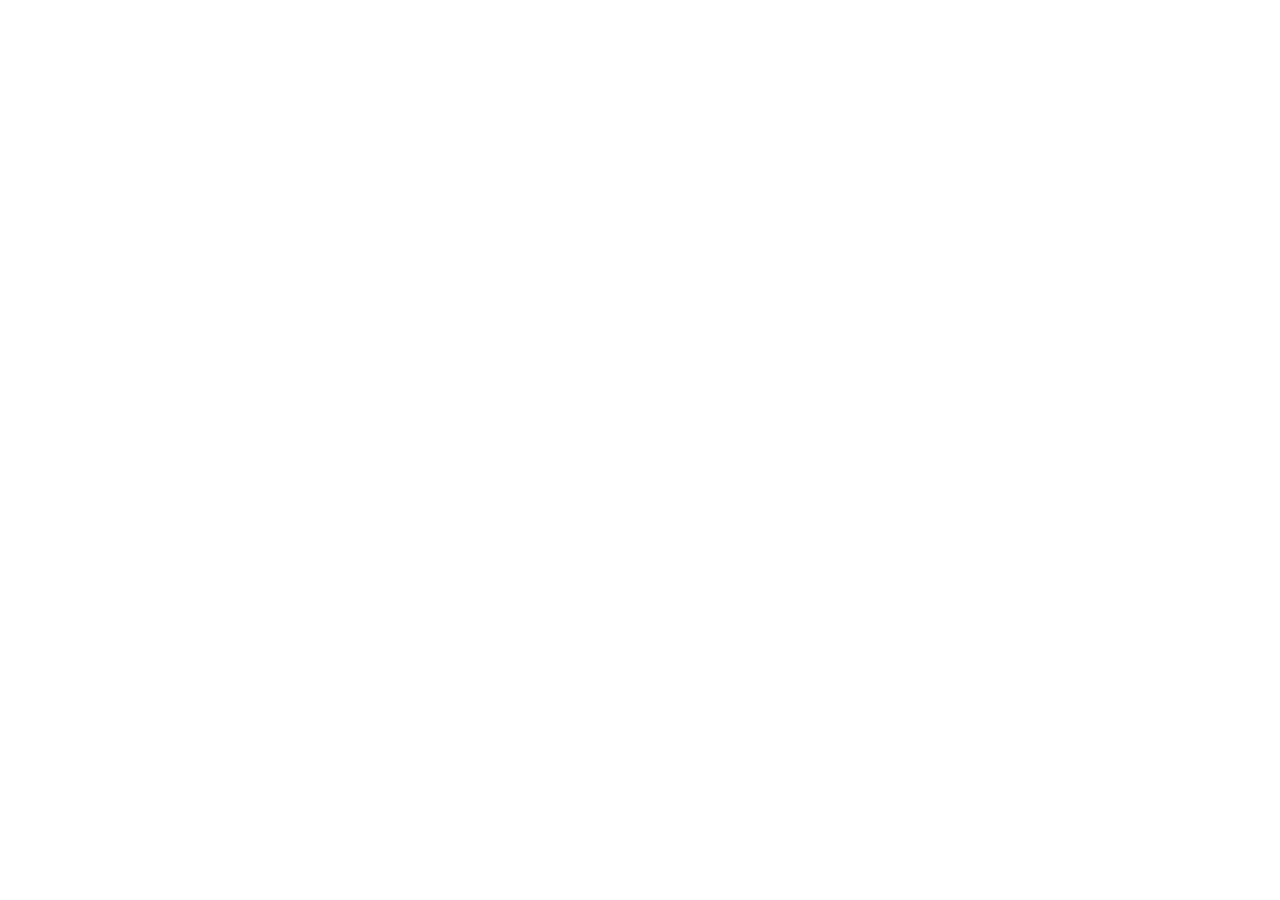
==== Projeto_Fictech/Index.html @ 61394916 "Add files via upload" ====
<!DOCTYPE html>
<html lang="pt-br">
<head>
    <meta charset="UTF-8">
    <meta http-equiv="X-UA-Compatible" content="IE=edge">
    <meta name="viewport" content="width=device-width, initial-scale=1.0">
    <title>Início</title>
    <link rel="stylesheet" href="estilos/inicio.css">
</head>
<body>
    
</body>
</html>
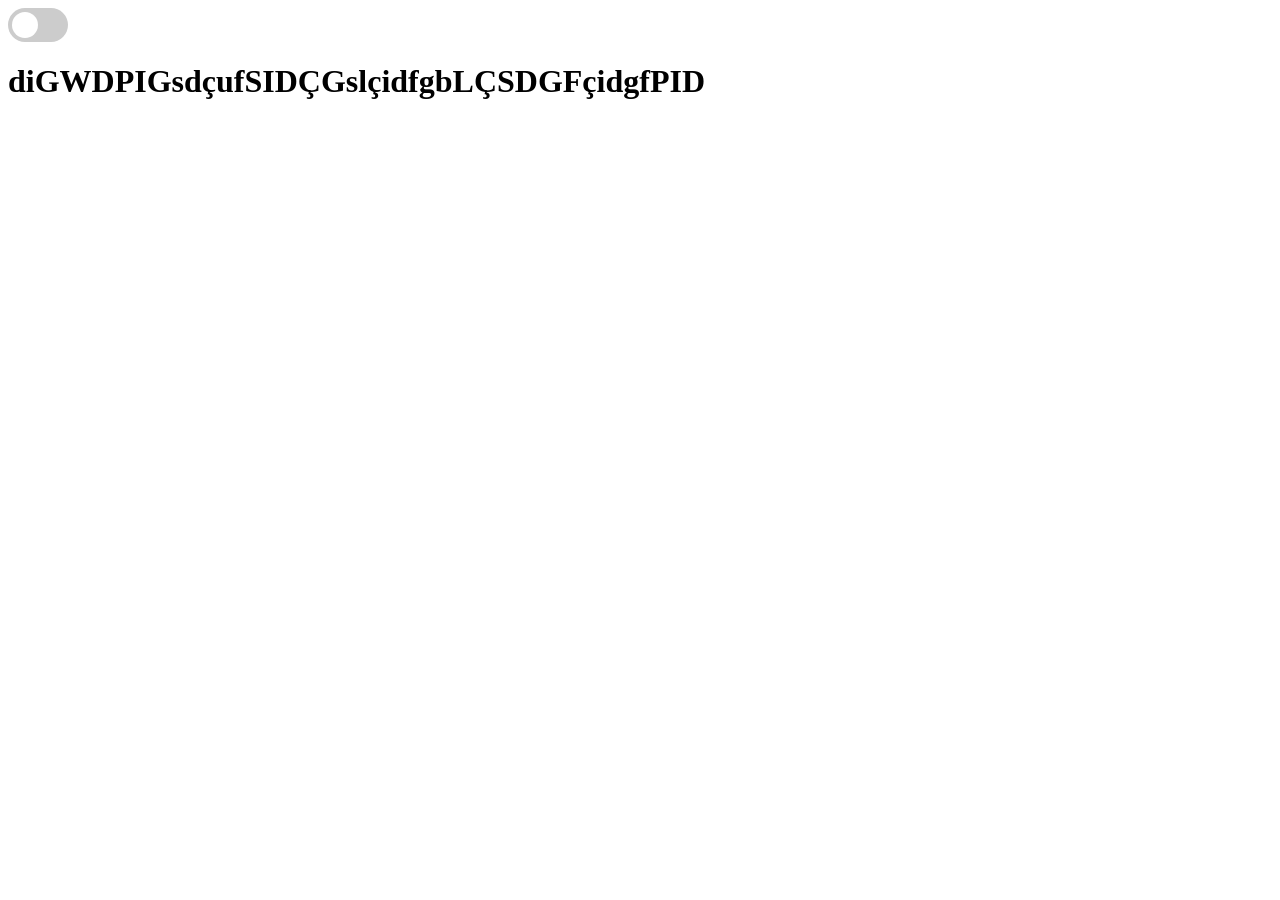
==== commit 5b925c6f: "Funções JS" ====
--- a/Projeto_Fictech/Index.html
+++ b/Projeto_Fictech/Index.html
@@ -6,8 +6,17 @@
     <meta name="viewport" content="width=device-width, initial-scale=1.0">
     <title>Início</title>
     <link rel="stylesheet" href="estilos/inicio.css">
+    <script defer src="scripts/script.js"></script>
+    <script src="scripts/jquery-4.0.0.min.js"></script>
+    <link rel="stylesheet" href="estilos/geral.css">
 </head>
 <body>
+    <label class="switch">
+        <input type="checkbox" id="tema">
+        <span class="slider round"></span>
+    </label>
+
+    <h1>diGWDPIGsdçufSIDÇGslçidfgbLÇSDGFçidgfPID</h1>
     
 </body>
 </html>
--- a/Projeto_Fictech/estilos/geral.css
+++ b/Projeto_Fictech/estilos/geral.css
@@ -0,0 +1,61 @@
+.switch {
+    position: relative;
+    display: inline-block;
+    width: 60px;
+    height: 34px;
+  }
+  
+  /* Hide default HTML checkbox */
+  .switch input {
+    opacity: 0;
+    width: 0;
+    height: 0;
+  }
+  
+  /* The slider */
+  .slider {
+    position: absolute;
+    cursor: pointer;
+    top: 0;
+    left: 0;
+    right: 0;
+    bottom: 0;
+    background-color: #ccc;
+    -webkit-transition: .4s;
+    transition: .4s;
+  }
+  
+  .slider:before {
+    position: absolute;
+    content: "";
+    height: 26px;
+    width: 26px;
+    left: 4px;
+    bottom: 4px;
+    background-color: white;
+    -webkit-transition: .4s;
+    transition: .4s;
+  }
+  
+  input:checked + .slider {
+    background-color: #344dcd;
+  }
+  
+  input:focus + .slider {
+    box-shadow: 0 0 1px #344dcd;
+  }
+  
+  input:checked + .slider:before {
+    -webkit-transform: translateX(26px);
+    -ms-transform: translateX(26px);
+    transform: translateX(26px);
+  }
+  
+  /* Rounded sliders */
+  .slider.round {
+    border-radius: 34px;
+  }
+  
+  .slider.round:before {
+    border-radius: 50%;
+  }
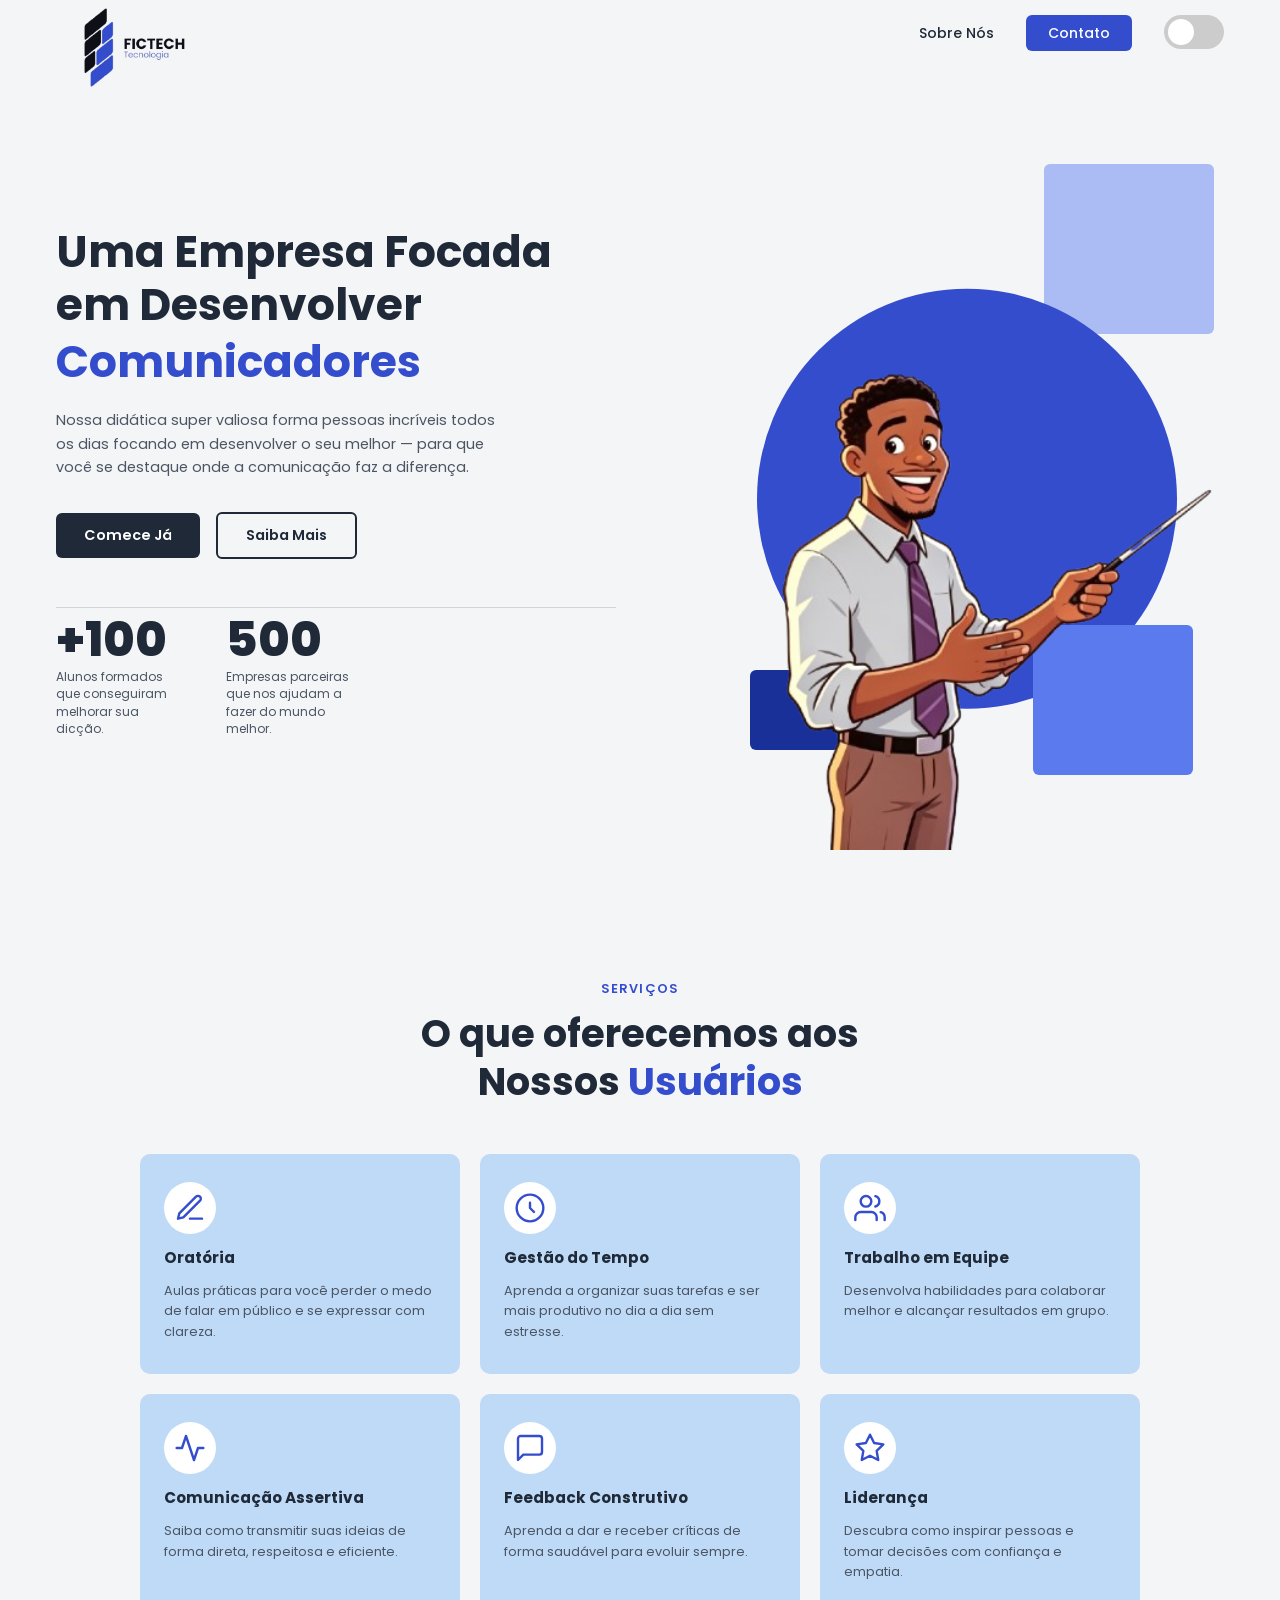
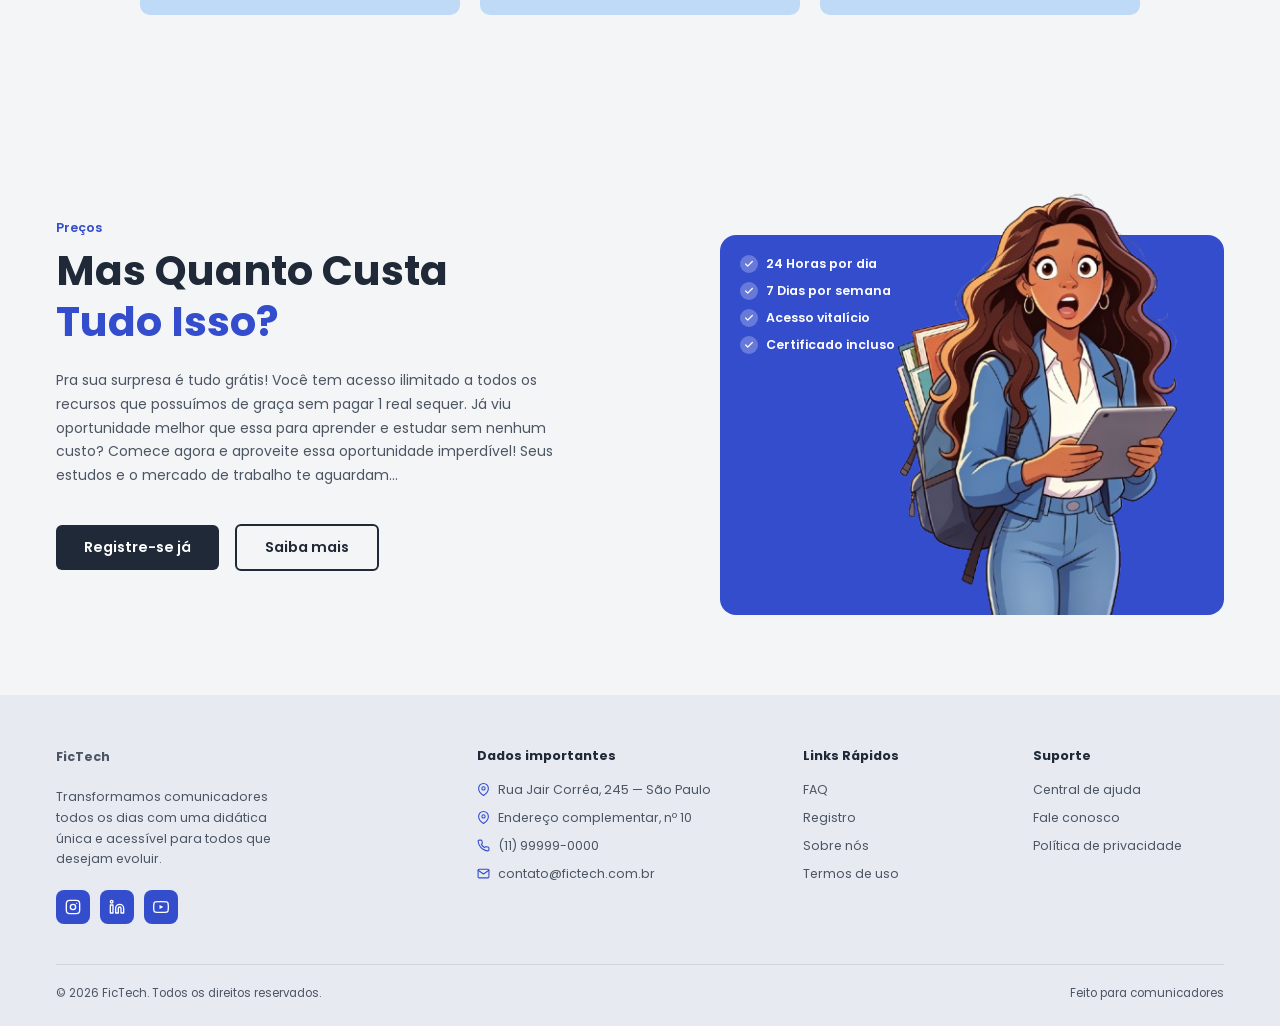
==== commit 12088ebc: "Função de tema" ====
--- a/Projeto_Fictech/Index.html
+++ b/Projeto_Fictech/Index.html
@@ -1,22 +1,290 @@
 <!DOCTYPE html>
-<html lang="pt-br">
+<html lang="pt-BR">
 <head>
-    <meta charset="UTF-8">
-    <meta http-equiv="X-UA-Compatible" content="IE=edge">
-    <meta name="viewport" content="width=device-width, initial-scale=1.0">
-    <title>Início</title>
-    <link rel="stylesheet" href="estilos/inicio.css">
-    <script defer src="scripts/script.js"></script>
-    <script src="scripts/jquery-4.0.0.min.js"></script>
-    <link rel="stylesheet" href="estilos/geral.css">
+  <meta charset="UTF-8" />
+  <meta name="viewport" content="width=device-width, initial-scale=1.0" />
+  <title>FicTech — Comunicadores</title>
+  <link rel="preconnect" href="https://fonts.googleapis.com" />
+  <link rel="stylesheet" href="estilos/fictech.css">
+  <link rel="stylesheet" href="estilos/geral.css">
+  <script src="scripts/script.js" defer ></script>
+  <link rel="preconnect" href="https://fonts.gstatic.com" crossorigin />
+  <link href="https://fonts.googleapis.com/css2?family=Poppins:ital,wght@0,100;0,200;0,300;0,400;0,500;0,600;0,700;0,800;0,900;1,100;1,200;1,300;1,400;1,500;1,600;1,700;1,800;1,900&display=swap" rel="stylesheet" />
 </head>
 <body>
-    <label class="switch">
+
+  <!-- menu -->
+  <nav class="navegacao">
+    <div class="logo"><img src="imagens/logo.png" alt="Logo FicTech"></div>
+
+    <ul class="links-menu">
+      <li><a href="sobreNos.html">Sobre Nós</a></li>
+      <li><a href="contato.html" class="btn-contato">Contato</a></li>
+      <label class="switch">
         <input type="checkbox" id="tema">
         <span class="slider round"></span>
     </label>
-
-    <h1>diGWDPIGsdçufSIDÇGslçidfgbLÇSDGFçidgfPID</h1>
+    </ul>
     
+    
+  </nav>
+
+  <!-- banner principal -->
+  <section class="banner-principal">
+
+    <div class="conteudo-banner">
+      <h1 class="titulo-banner">Uma Empresa Focada<br>em Desenvolver</h1>
+      <h1 class="titulo-destaque">Comunicadores</h1>
+
+      <p>
+        Nossa didática super valiosa forma pessoas incríveis todos os dias
+        focando em desenvolver o seu melhor — para que você se destaque onde
+        a comunicação faz a diferença.
+      </p>
+
+      <div class="botoes-acao">
+        <button class="btn-principal">Comece Já</button>
+        <button class="btn-secundario">Saiba Mais</button>
+      </div>
+
+      <div class="estatisticas">
+        <div class="item-estat">
+          <span class="numero">+100</span>
+          <span class="legenda">Alunos formados que conseguiram melhorar sua dicção.</span>
+        </div>
+        <div class="item-estat">
+          <span class="numero">500</span>
+          <span class="legenda">Empresas parceiras que nos ajudam a fazer do mundo melhor.</span>
+        </div>
+      </div>
+    </div>
+
+    <!-- imagem do banner -->
+    <div class="imagem-banner">
+      <div class="circulo"></div>
+      <div class="retangulo-topo"></div>
+      <div class="retangulo-meio"></div>
+      <div class="retangulo-base"></div>
+
+      <img class="personagem" src="imagens/img1.png" alt="Comunicador">
+    </div>
+
+  </section>
+
+  <!-- serviços -->
+  <section class="servicos">
+
+    <div class="cabecalho-servicos">
+      <span class="rotulo">Serviços</span>
+      <h2 class="titulo-servicos">
+        O que oferecemos aos<br>
+        Nossos <span class="destaque">Usuários</span>
+      </h2>
+    </div>
+
+    <div class="grade-servicos">
+
+      <div class="cartao">
+        <div class="icone">
+          <svg width="32" height="32" viewBox="0 0 24 24" fill="none" stroke="currentColor" stroke-width="1.8" stroke-linecap="round" stroke-linejoin="round">
+            <path d="M12 20h9"/>
+            <path d="M16.5 3.5a2.121 2.121 0 0 1 3 3L7 19l-4 1 1-4L16.5 3.5z"/>
+          </svg>
+        </div>
+        <h3 class="titulo-cartao">Oratória</h3>
+        <p class="texto-cartao">Aulas práticas para você perder o medo de falar em público e se expressar com clareza.</p>
+      </div>
+
+      <div class="cartao">
+        <div class="icone">
+          <svg width="32" height="32" viewBox="0 0 24 24" fill="none" stroke="currentColor" stroke-width="1.8" stroke-linecap="round" stroke-linejoin="round">
+            <circle cx="12" cy="12" r="10"/>
+            <path d="M12 8v4l3 3"/>
+          </svg>
+        </div>
+        <h3 class="titulo-cartao">Gestão do Tempo</h3>
+        <p class="texto-cartao">Aprenda a organizar suas tarefas e ser mais produtivo no dia a dia sem estresse.</p>
+      </div>
+
+      <div class="cartao">
+        <div class="icone">
+          <svg width="32" height="32" viewBox="0 0 24 24" fill="none" stroke="currentColor" stroke-width="1.8" stroke-linecap="round" stroke-linejoin="round">
+            <path d="M17 21v-2a4 4 0 0 0-4-4H5a4 4 0 0 0-4 4v2"/>
+            <circle cx="9" cy="7" r="4"/>
+            <path d="M23 21v-2a4 4 0 0 0-3-3.87"/>
+            <path d="M16 3.13a4 4 0 0 1 0 7.75"/>
+          </svg>
+        </div>
+        <h3 class="titulo-cartao">Trabalho em Equipe</h3>
+        <p class="texto-cartao">Desenvolva habilidades para colaborar melhor e alcançar resultados em grupo.</p>
+      </div>
+
+      <div class="cartao">
+        <div class="icone">
+          <svg width="32" height="32" viewBox="0 0 24 24" fill="none" stroke="currentColor" stroke-width="1.8" stroke-linecap="round" stroke-linejoin="round">
+            <polyline points="22 12 18 12 15 21 9 3 6 12 2 12"/>
+          </svg>
+        </div>
+        <h3 class="titulo-cartao">Comunicação Assertiva</h3>
+        <p class="texto-cartao">Saiba como transmitir suas ideias de forma direta, respeitosa e eficiente.</p>
+      </div>
+
+      <div class="cartao">
+        <div class="icone">
+          <svg width="32" height="32" viewBox="0 0 24 24" fill="none" stroke="currentColor" stroke-width="1.8" stroke-linecap="round" stroke-linejoin="round">
+            <path d="M21 15a2 2 0 0 1-2 2H7l-4 4V5a2 2 0 0 1 2-2h14a2 2 0 0 1 2 2z"/>
+          </svg>
+        </div>
+        <h3 class="titulo-cartao">Feedback Construtivo</h3>
+        <p class="texto-cartao">Aprenda a dar e receber críticas de forma saudável para evoluir sempre.</p>
+      </div>
+
+      <div class="cartao">
+        <div class="icone">
+          <svg width="32" height="32" viewBox="0 0 24 24" fill="none" stroke="currentColor" stroke-width="1.8" stroke-linecap="round" stroke-linejoin="round">
+            <polygon points="12 2 15.09 8.26 22 9.27 17 14.14 18.18 21.02 12 17.77 5.82 21.02 7 14.14 2 9.27 8.91 8.26 12 2"/>
+          </svg>
+        </div>
+        <h3 class="titulo-cartao">Liderança</h3>
+        <p class="texto-cartao">Descubra como inspirar pessoas e tomar decisões com confiança e empatia.</p>
+      </div>
+
+    </div>
+  </section>
+
+  <!-- preços -->
+  <section class="precos">
+
+    <div class="conteudo-precos">
+      <span class="rotulo-precos">Preços</span>
+      <h2 class="titulo-precos">Mas Quanto Custa</h2>
+      <h2 class="titulo-destaque-precos">Tudo Isso?</h2>
+      <p class="texto-precos">
+        Pra sua surpresa é tudo grátis! Você tem acesso ilimitado a todos os recursos
+        que possuímos de graça sem pagar 1 real sequer. Já viu oportunidade melhor
+        que essa para aprender e estudar sem nenhum custo? Comece agora e aproveite
+        essa oportunidade imperdível! Seus estudos e o mercado de trabalho te aguardam...
+      </p>
+      <div class="botoes-precos">
+        <button class="btn-principal">Registre-se já</button>
+        <button class="btn-secundario">Saiba mais</button>
+      </div>
+    </div>
+
+    <div class="card-precos">
+      <div class="bonus">
+
+        
+
+        <ul class="lista-bonus">
+          <li>
+            <span class="check">
+              <svg width="10" height="10" viewBox="0 0 24 24" fill="none" stroke="#fff" stroke-width="3" stroke-linecap="round" stroke-linejoin="round"><polyline points="20 6 9 17 4 12"/></svg>
+            </span>
+            24 Horas por dia
+          </li>
+          <li>
+            <span class="check">
+              <svg width="10" height="10" viewBox="0 0 24 24" fill="none" stroke="#fff" stroke-width="3" stroke-linecap="round" stroke-linejoin="round"><polyline points="20 6 9 17 4 12"/></svg>
+            </span>
+            7 Dias por semana
+          </li>
+          <li>
+            <span class="check">
+              <svg width="10" height="10" viewBox="0 0 24 24" fill="none" stroke="#fff" stroke-width="3" stroke-linecap="round" stroke-linejoin="round"><polyline points="20 6 9 17 4 12"/></svg>
+            </span>
+            Acesso vitalício
+          </li>
+          <li>
+            <span class="check">
+              <svg width="10" height="10" viewBox="0 0 24 24" fill="none" stroke="#fff" stroke-width="3" stroke-linecap="round" stroke-linejoin="round"><polyline points="20 6 9 17 4 12"/></svg>
+            </span>
+            Certificado incluso
+          </li>
+        </ul>
+
+      </div>
+
+      <img class="personagem-precos" src="imagens/img2.png" alt="Personagem" />
+
+    </div>
+
+  </section>
+
+  <!-- rodapé -->
+  <footer class="rodape">
+    <div class="grade-rodape">
+
+      <div class="marca">
+        <p class="titulo-coluna">FicTech</p>
+        <p>Transformamos comunicadores todos os dias com uma didática única e acessível para todos que desejam evoluir.</p>
+        <div class="redes">
+          <a href="#" class="icone-rede" aria-label="Instagram">
+            <svg width="16" height="16" viewBox="0 0 24 24" fill="none" stroke="currentColor" stroke-width="2" stroke-linecap="round" stroke-linejoin="round">
+              <rect x="2" y="2" width="20" height="20" rx="5"/><circle cx="12" cy="12" r="4"/><circle cx="17.5" cy="6.5" r="1" fill="currentColor" stroke="none"/>
+            </svg>
+          </a>
+          <a href="#" class="icone-rede" aria-label="LinkedIn">
+            <svg width="16" height="16" viewBox="0 0 24 24" fill="none" stroke="currentColor" stroke-width="2" stroke-linecap="round" stroke-linejoin="round">
+              <path d="M16 8a6 6 0 0 1 6 6v7h-4v-7a2 2 0 0 0-2-2 2 2 0 0 0-2 2v7h-4v-7a6 6 0 0 1 6-6z"/><rect x="2" y="9" width="4" height="12"/><circle cx="4" cy="4" r="2"/>
+            </svg>
+          </a>
+          <a href="#" class="icone-rede" aria-label="YouTube">
+            <svg width="16" height="16" viewBox="0 0 24 24" fill="none" stroke="currentColor" stroke-width="2" stroke-linecap="round" stroke-linejoin="round">
+              <path d="M22.54 6.42a2.78 2.78 0 0 0-1.95-1.96C18.88 4 12 4 12 4s-6.88 0-8.59.46A2.78 2.78 0 0 0 1.46 6.42 29 29 0 0 0 1 12a29 29 0 0 0 .46 5.58 2.78 2.78 0 0 0 1.95 1.96C5.12 20 12 20 12 20s6.88 0 8.59-.46a2.78 2.78 0 0 0 1.95-1.96A29 29 0 0 0 23 12a29 29 0 0 0-.46-5.58z"/><polygon points="9.75 15.02 15.5 12 9.75 8.98 9.75 15.02" fill="currentColor" stroke="none"/>
+            </svg>
+          </a>
+        </div>
+      </div>
+
+      <div>
+        <p class="titulo-coluna">Dados importantes</p>
+        <ul class="lista-rodape">
+          <li>
+            <svg width="13" height="13" viewBox="0 0 24 24" fill="none" stroke="currentColor" stroke-width="2" stroke-linecap="round" stroke-linejoin="round"><path d="M21 10c0 7-9 13-9 13S3 17 3 10a9 9 0 0 1 18 0z"/><circle cx="12" cy="10" r="3"/></svg>
+            Rua Jair Corrêa, 245 — São Paulo
+          </li>
+          <li>
+            <svg width="13" height="13" viewBox="0 0 24 24" fill="none" stroke="currentColor" stroke-width="2" stroke-linecap="round" stroke-linejoin="round"><path d="M21 10c0 7-9 13-9 13S3 17 3 10a9 9 0 0 1 18 0z"/><circle cx="12" cy="10" r="3"/></svg>
+            Endereço complementar, nº 10
+          </li>
+          <li>
+            <svg width="13" height="13" viewBox="0 0 24 24" fill="none" stroke="currentColor" stroke-width="2" stroke-linecap="round" stroke-linejoin="round"><path d="M22 16.92v3a2 2 0 0 1-2.18 2 19.79 19.79 0 0 1-8.63-3.07 19.5 19.5 0 0 1-6-6 19.79 19.79 0 0 1-3.07-8.67A2 2 0 0 1 4.11 2h3a2 2 0 0 1 2 1.72c.127.96.361 1.903.7 2.81a2 2 0 0 1-.45 2.11L8.09 9.91a16 16 0 0 0 6 6l1.27-1.27a2 2 0 0 1 2.11-.45c.907.339 1.85.573 2.81.7A2 2 0 0 1 22 16.92z"/></svg>
+            (11) 99999-0000
+          </li>
+          <li>
+            <svg width="13" height="13" viewBox="0 0 24 24" fill="none" stroke="currentColor" stroke-width="2" stroke-linecap="round" stroke-linejoin="round"><path d="M4 4h16c1.1 0 2 .9 2 2v12c0 1.1-.9 2-2 2H4c-1.1 0-2-.9-2-2V6c0-1.1.9-2 2-2z"/><polyline points="22,6 12,13 2,6"/></svg>
+            contato@fictech.com.br
+          </li>
+        </ul>
+      </div>
+
+      <div>
+        <p class="titulo-coluna">Links Rápidos</p>
+        <ul class="lista-rodape">
+          <li><a href="#">FAQ</a></li>
+          <li><a href="#">Registro</a></li>
+          <li><a href="#">Sobre nós</a></li>
+          <li><a href="#">Termos de uso</a></li>
+        </ul>
+      </div>
+
+      <div>
+        <p class="titulo-coluna">Suporte</p>
+        <ul class="lista-rodape">
+          <li><a href="#">Central de ajuda</a></li>
+          <li><a href="#">Fale conosco</a></li>
+          <li><a href="#">Política de privacidade</a></li>
+        </ul>
+      </div>
+
+    </div>
+
+    <div class="base-rodape">
+      <p>© 2026 FicTech. Todos os direitos reservados.</p>
+      <span>Feito para comunicadores</span>
+    </div>
+  </footer>
+
 </body>
-</html>+</html>
--- a/Projeto_Fictech/estilos/fictech.css
+++ b/Projeto_Fictech/estilos/fictech.css
@@ -0,0 +1,655 @@
+/* reset básico */
+*, *::before, *::after {
+  box-sizing: border-box;
+  margin: 0;
+  padding: 0;
+}
+
+:root {
+  --bg:        #F4F5F7;
+  --nav-bg:    #E7EAF0;
+  --azul:      #344DCD;
+  --azul-claro:#5B7AEE;
+  --azul-pastel:#AABCF3;
+  --azul-escuro:#1A3099;
+  --texto:     #1F2937;
+  --texto-suave:#4B5563;
+  --fonte: 'Poppins', sans-serif;
+}
+
+html, body {
+  height: 100%;
+}
+
+body {
+  font-family: var(--fonte);
+  background-color: var(--bg);
+  color: var(--texto);
+  min-height: 100vh;
+}
+
+/* menu */
+.navegacao {
+  display: flex;
+  align-items: center;
+  justify-content: space-between;
+  height: 64px;
+  padding: 0 56px;
+}
+
+.logo > img {
+  padding-top: 37px;
+  height: 200px;
+}
+
+.links-menu {
+  display: flex;
+  align-items: center;
+  gap: 32px;
+  list-style: none;
+}
+
+.links-menu a {
+  text-decoration: none;
+  font-size: 14px;
+  font-weight: 500;
+  color: var(--texto);
+  transition: color 0.2s;
+}
+
+.links-menu a:hover {
+  color: var(--azul);
+}
+
+.btn-contato {
+  background-color: var(--azul);
+  color: #fff !important;
+  padding: 8px 22px;
+  border-radius: 6px;
+  font-weight: 600;
+  font-size: 14px;
+  transition: background 0.2s;
+}
+
+.btn-contato:hover {
+  background: var(--azul-escuro) !important;
+}
+
+/* banner principal */
+.banner-principal {
+  display: grid;
+  grid-template-columns: 55fr 45fr;
+  align-items: center;
+  min-height: calc(100vh - 64px);
+  padding: 0 56px;
+  gap: 24px;
+  overflow: hidden;
+  position: relative;
+}
+
+.conteudo-banner {
+  padding: 64px 0;
+  max-width: 560px;
+}
+
+.titulo-banner {
+  font-size: clamp(2rem, 3.5vw, 2.75rem);
+  font-weight: 700;
+  line-height: 1.2;
+  color: var(--texto);
+  margin-bottom: 4px;
+}
+
+.titulo-destaque {
+  font-size: clamp(2rem, 3.5vw, 2.75rem);
+  font-weight: 700;
+  line-height: 1.2;
+  color: var(--azul);
+  margin-bottom: 20px;
+}
+
+.conteudo-banner p {
+  font-size: 0.9rem;
+  font-weight: 400;
+  color: var(--texto-suave);
+  line-height: 1.65;
+  max-width: 460px;
+  margin-bottom: 32px;
+}
+
+.botoes-acao {
+  display: flex;
+  gap: 16px;
+  align-items: center;
+  margin-bottom: 48px;
+}
+
+.btn-principal {
+  background-color: var(--texto);
+  color: #fff;
+  padding: 12px 28px;
+  border-radius: 6px;
+  font-family: var(--fonte);
+  font-size: 0.9rem;
+  font-weight: 600;
+  border: none;
+  cursor: pointer;
+  transition: background 0.2s;
+}
+
+.btn-principal:hover {
+  background-color: var(--azul);
+}
+
+.btn-secundario {
+  background-color: transparent;
+  color: var(--texto);
+  padding: 11px 28px;
+  border-radius: 6px;
+  font-family: var(--fonte);
+  font-size: 0.9rem;
+  font-weight: 600;
+  border: 2px solid var(--texto);
+  cursor: pointer;
+  transition: border-color 0.2s, color 0.2s;
+}
+
+.btn-secundario:hover {
+  border-color: var(--azul);
+  color: var(--azul);
+}
+
+.estatisticas {
+  display: flex;
+  gap: 40px;
+  align-items: flex-start;
+  padding-top: 8px;
+  border-top: 1px solid #D1D5DB;
+}
+
+.item-estat {
+  display: flex;
+  flex-direction: column;
+  gap: 4px;
+}
+
+.numero {
+  font-size: 3rem;
+  font-weight: 800;
+  color: var(--texto);
+  line-height: 1;
+}
+
+.legenda {
+  font-size: 0.75rem;
+  font-weight: 400;
+  color: var(--texto-suave);
+  max-width: 130px;
+  line-height: 1.45;
+}
+
+/* imagem do banner */
+.imagem-banner {
+  position: relative;
+  width: 100%;
+  height: 100%;
+  min-height: 520px;
+  display: flex;
+  align-items: center;
+  justify-content: center;
+}
+
+.circulo {
+  position: absolute;
+  width: 420px;
+  height: 420px;
+  background-color: var(--azul);
+  border-radius: 50%;
+  top: 50%;
+  left: 50%;
+  transform: translate(-50%, -46%);
+  z-index: 0;
+}
+
+.retangulo-topo {
+  position: absolute;
+  width: 170px;
+  height: 170px;
+  background-color: var(--azul-pastel);
+  border-radius: 6px;
+  top: 12%;
+  right: 2%;
+  z-index: -1;
+}
+
+.retangulo-meio {
+  position: absolute;
+  width: 160px;
+  height: 150px;
+  background-color: var(--azul-claro);
+  border-radius: 6px;
+  bottom: 15%;
+  right: 6%;
+  z-index: 1;
+}
+
+.retangulo-base {
+  position: absolute;
+  width: 90px;
+  height: 80px;
+  background-color: var(--azul-escuro);
+  border-radius: 6px;
+  bottom: 18%;
+  left: 8%;
+  z-index: 1;
+}
+
+.personagem {
+  position: absolute;
+  z-index: 2;
+  width: 610px;
+  bottom: 6%;
+  left: 50%;
+  transform: translateX(-50%);
+  object-fit: contain;
+}
+
+/* responsividade do banner */
+@media (max-width: 900px) {
+  .banner-principal {
+    grid-template-columns: 1fr;
+    padding: 40px 28px;
+  }
+
+  .imagem-banner {
+    min-height: 340px;
+    order: -1;
+  }
+
+  .circulo {
+    width: 320px;
+    height: 320px;
+  }
+
+  .conteudo-banner {
+    padding: 32px 0 48px;
+    max-width: 100%;
+  }
+
+  .navegacao {
+    padding: 0 24px;
+  }
+}
+
+@media (max-width: 480px) {
+  .botoes-acao {
+    flex-direction: column;
+    align-items: flex-start;
+  }
+
+  .btn-principal, .btn-secundario {
+    width: 100%;
+    text-align: center;
+  }
+}
+
+/* seção de serviços */
+.servicos {
+  background-color: var(--bg);
+  padding: 80px 56px;
+}
+
+.cabecalho-servicos {
+  text-align: center;
+  margin-bottom: 48px;
+}
+
+.rotulo {
+  display: block;
+  font-size: 0.8rem;
+  font-weight: 600;
+  color: var(--azul);
+  text-transform: uppercase;
+  letter-spacing: 0.08em;
+  margin-bottom: 12px;
+}
+
+.titulo-servicos {
+  font-size: clamp(1.75rem, 3vw, 2.5rem);
+  font-weight: 700;
+  color: var(--texto);
+  line-height: 1.25;
+}
+
+.destaque {
+  color: var(--azul);
+}
+
+.grade-servicos {
+  display: grid;
+  grid-template-columns: repeat(3, 1fr);
+  gap: 20px;
+  max-width: 1000px;
+  margin: 0 auto;
+}
+
+.cartao {
+  background-color: #BEDAF7;
+  border-radius: 10px;
+  padding: 28px 24px 32px;
+  display: flex;
+  flex-direction: column;
+  gap: 12px;
+  transition: transform 0.2s, box-shadow 0.2s;
+}
+
+.cartao:hover {
+  transform: translateY(-4px);
+  box-shadow: 0 8px 24px rgba(52, 77, 205, 0.15);
+}
+
+.icone {
+  width: 52px;
+  height: 52px;
+  background-color: #fff;
+  border-radius: 50%;
+  display: flex;
+  align-items: center;
+  justify-content: center;
+  color: var(--azul);
+  flex-shrink: 0;
+}
+
+.titulo-cartao {
+  font-size: 0.95rem;
+  font-weight: 700;
+  color: var(--texto);
+}
+
+.texto-cartao {
+  font-size: 0.8rem;
+  font-weight: 400;
+  color: var(--texto-suave);
+  line-height: 1.6;
+}
+
+@media (max-width: 768px) {
+  .servicos {
+    padding: 60px 24px;
+  }
+  .grade-servicos {
+    grid-template-columns: repeat(2, 1fr);
+  }
+}
+
+@media (max-width: 480px) {
+  .grade-servicos {
+    grid-template-columns: 1fr;
+  }
+}
+
+/* preços */
+.precos {
+  background-color: var(--bg);
+  padding: 80px 56px;
+  display: grid;
+  grid-template-columns: 55fr 45fr;
+  align-items: center;
+  gap: 48px;
+  overflow: hidden;
+}
+
+.conteudo-precos {
+  max-width: 520px;
+}
+
+.rotulo-precos {
+  display: block;
+  font-size: 0.8rem;
+  font-weight: 600;
+  color: var(--azul);
+  margin-bottom: 10px;
+}
+
+.titulo-precos {
+  font-size: clamp(2rem, 3.2vw, 2.75rem);
+  font-weight: 700;
+  color: var(--texto);
+  line-height: 1.15;
+  margin-bottom: 4px;
+}
+
+.titulo-destaque-precos {
+  font-size: clamp(2rem, 3.2vw, 2.75rem);
+  font-weight: 700;
+  color: var(--azul);
+  line-height: 1.15;
+  margin-bottom: 24px;
+}
+
+.texto-precos {
+  font-size: 0.875rem;
+  color: var(--texto-suave);
+  line-height: 1.7;
+  margin-bottom: 36px;
+}
+
+.botoes-precos {
+  display: flex;
+  gap: 16px;
+  align-items: center;
+}
+
+.card-precos {
+  position: relative;
+  border-radius: 16px;
+  background-color: var(--azul);
+  overflow: visible;
+  min-height: 380px;
+  margin-top: 60px;
+}
+
+.bonus {
+  padding: 20px 20px 0 20px;
+  position: relative;
+  z-index: 3;
+  display: inline-block;
+}
+
+.etiqueta-bonus {
+  display: inline-flex;
+  align-items: center;
+  gap: 6px;
+  background-color: rgba(255,255,255,0.15);
+  border: 1px solid rgba(255,255,255,0.4);
+  border-radius: 20px;
+  padding: 4px 12px;
+  font-size: 0.62rem;
+  font-weight: 700;
+  color: #fff;
+  letter-spacing: 0.08em;
+  text-transform: uppercase;
+  margin-bottom: 14px;
+}
+
+.lista-bonus {
+  list-style: none;
+  display: flex;
+  flex-direction: column;
+  gap: 9px;
+}
+
+.lista-bonus li {
+  display: flex;
+  align-items: center;
+  gap: 8px;
+  font-size: 0.78rem;
+  font-weight: 600;
+  color: #fff;
+  white-space: nowrap;
+}
+
+.check {
+  width: 18px;
+  height: 18px;
+  background-color: rgba(255,255,255,0.25);
+  border-radius: 50%;
+  display: flex;
+  align-items: center;
+  justify-content: center;
+  flex-shrink: 0;
+}
+
+.personagem-precos {
+  position: absolute;
+  bottom: 0;
+  left: 70%;
+  transform: translateX(-50%);
+  width: 480px;
+  object-fit: contain;
+  z-index: 4;
+}
+
+@media (max-width: 900px) {
+  .precos {
+    grid-template-columns: 1fr;
+    padding: 60px 28px;
+  }
+  .conteudo-precos {
+    max-width: 100%;
+  }
+  .card-precos {
+    min-height: 340px;
+  }
+}
+
+@media (max-width: 480px) {
+  .precos {
+    padding: 48px 20px;
+  }
+  .botoes-precos {
+    flex-direction: column;
+  }
+  .botoes-precos .btn-principal,
+  .botoes-precos .btn-secundario {
+    width: 100%;
+    text-align: center;
+  }
+}
+
+/* rodapé */
+.rodape {
+  background-color: var(--nav-bg);
+  padding: 52px 56px 24px;
+  margin-top: 0;
+}
+
+.grade-rodape {
+  display: grid;
+  grid-template-columns: 2fr 1.5fr 1fr 1fr;
+  gap: 40px;
+  padding-bottom: 40px;
+  border-bottom: 1px solid #D1D5DB;
+}
+
+.titulo-coluna {
+  font-size: 0.8rem;
+  font-weight: 700;
+  color: var(--texto);
+  margin-bottom: 16px;
+}
+
+.marca p {
+  font-size: 0.78rem;
+  color: var(--texto-suave);
+  line-height: 1.65;
+  margin-bottom: 20px;
+  max-width: 220px;
+}
+
+.redes {
+  display: flex;
+  gap: 10px;
+}
+
+.icone-rede {
+  width: 34px;
+  height: 34px;
+  border-radius: 8px;
+  background-color: var(--azul);
+  display: flex;
+  align-items: center;
+  justify-content: center;
+  color: #fff;
+  text-decoration: none;
+  transition: background 0.2s, transform 0.2s;
+}
+
+.icone-rede:hover {
+  background-color: var(--azul-escuro);
+  transform: translateY(-2px);
+}
+
+.lista-rodape {
+  list-style: none;
+  display: flex;
+  flex-direction: column;
+  gap: 10px;
+}
+
+.lista-rodape li {
+  font-size: 0.78rem;
+  color: var(--texto-suave);
+  display: flex;
+  align-items: center;
+  gap: 8px;
+}
+
+.lista-rodape li svg {
+  flex-shrink: 0;
+  color: var(--azul);
+}
+
+.lista-rodape a {
+  font-size: 0.78rem;
+  color: var(--texto-suave);
+  text-decoration: none;
+  transition: color 0.2s;
+}
+
+.lista-rodape a:hover {
+  color: var(--azul);
+}
+
+.base-rodape {
+  display: flex;
+  align-items: center;
+  justify-content: space-between;
+  padding-top: 20px;
+}
+
+.base-rodape p, .base-rodape span {
+  font-size: 0.72rem;
+  color: var(--texto-suave);
+}
+
+@media (max-width: 900px) {
+  .rodape {
+    padding: 48px 28px 24px;
+  }
+  .grade-rodape {
+    grid-template-columns: 1fr 1fr;
+    gap: 32px;
+  }
+}
+
+@media (max-width: 480px) {
+  .grade-rodape {
+    grid-template-columns: 1fr;
+  }
+  .base-rodape {
+    flex-direction: column;
+    gap: 8px;
+    text-align: center;
+  }
+}
